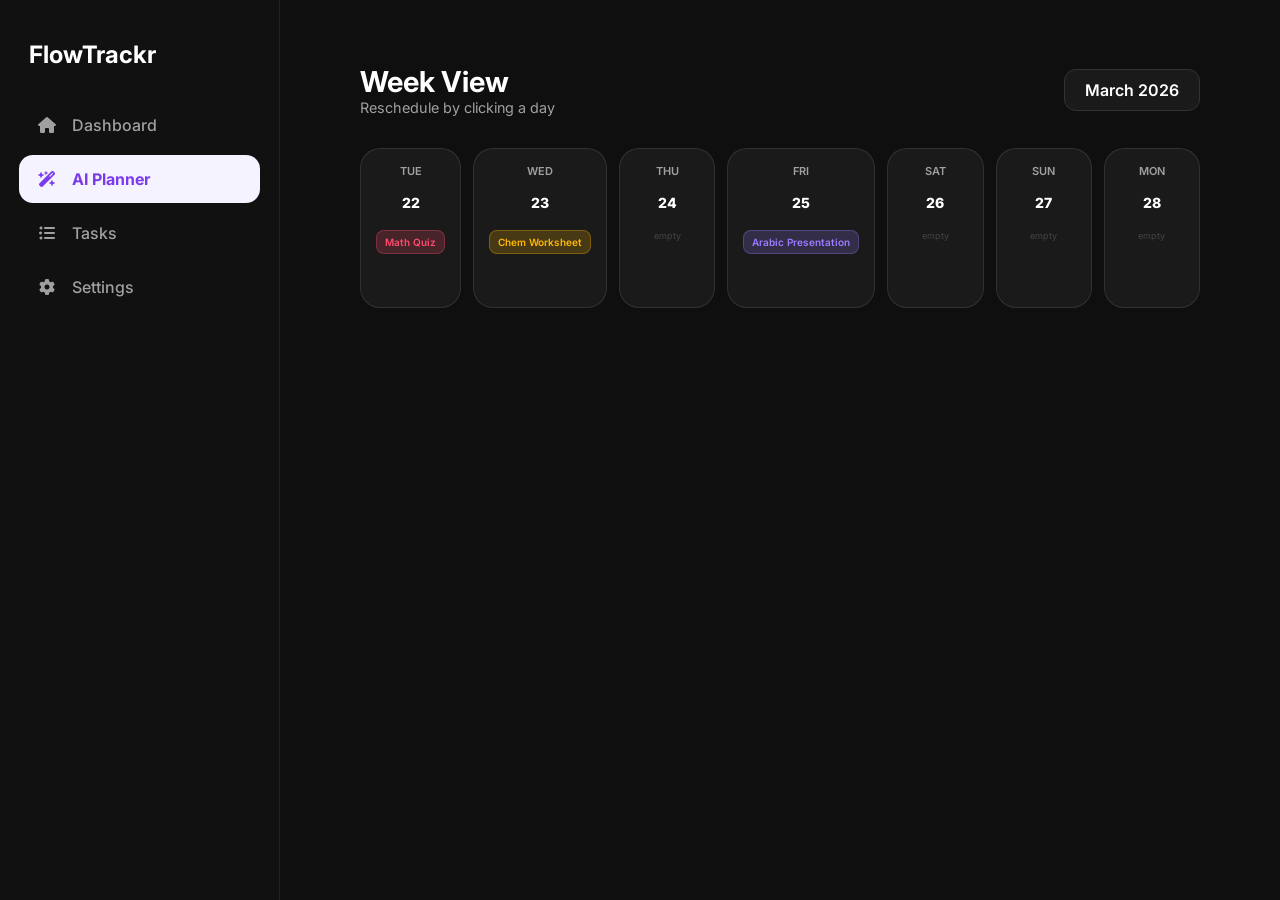
==== calendar.html @ ce4aacf3 "Add calendar HTML structure and styling" ====
<!DOCTYPE html>
<html lang="en">
<head>
    <meta charset="UTF-8">
    <title>FlowTrackr | Week View</title>
    <link rel="stylesheet" href="https://cdnjs.cloudflare.com/ajax/libs/font-awesome/6.4.0/css/all.min.css">
    <link href="https://fonts.googleapis.com/css2?family=Inter:wght@400;500;600;700;800&display=swap" rel="stylesheet">
    <style>
        :root {
            --bg-dark: #0f0f0f;
            --sidebar-bg: #111111;
            --accent-purple: #9d7cff;
            --text-main: #ffffff;
            --text-dim: #a0a0a0;
            --card-bg: #1a1a1a;
            --violet-glow: rgba(157, 124, 255, 0.2);
        }

        * { margin: 0; padding: 0; box-sizing: border-box; font-family: 'Inter', sans-serif; }
        body { background-color: var(--bg-dark); color: var(--text-main); display: flex; min-height: 100vh; }

        /* Sidebar */
        nav { width: 280px; background-color: var(--sidebar-bg); padding: 2.5rem 1.2rem; border-right: 1px solid #222; }
        .nav-item { display: flex; align-items: center; padding: 14px 18px; border-radius: 14px; color: var(--text-dim); text-decoration: none; font-weight: 500; margin-bottom: 6px; }
        .nav-item.active { background-color: #f5f3ff; color: #7c3aed; font-weight: 700; }
        .nav-item i { margin-right: 15px; width: 20px; text-align: center; }

        /* Main Calendar Area */
        main { flex: 1; padding: 4rem 5rem; }
        .calendar-header { display: flex; justify-content: space-between; align-items: center; margin-bottom: 2rem; }
        
        /* Grid System (Translated from your React code) */
        .week-grid { display: grid; grid-template-columns: repeat(7, 1fr); gap: 12px; }
        
        .day-card {
            background: var(--card-bg);
            border: 1px solid rgba(255,255,255,0.1);
            border-radius: 20px;
            padding: 15px;
            min-height: 160px;
            transition: 0.3s;
            cursor: pointer;
        }
        
        .day-card:hover { border-color: rgba(255,255,255,0.2); transform: translateY(-2px); }
        
        .day-card.today {
            background: rgba(139, 92, 246, 0.1);
            border: 1px solid rgba(139, 92, 246, 0.4);
        }

        .day-label { text-align: center; font-size: 11px; color: var(--text-dim); text-transform: uppercase; font-weight: 600; margin-bottom: 8px; }
        .day-number { 
            width: 32px; height: 32px; display: flex; align-items: center; justify-content: center; 
            margin: 0 auto 12px; border-radius: 50%; font-weight: 800; font-size: 14px;
        }
        .today .day-number { background: var(--accent-purple); color: black; }

        /* Task Pills (Based on your PRIORITY_COLORS logic) */
        .task-pill {
            font-size: 10px;
            padding: 5px 8px;
            border-radius: 8px;
            margin-bottom: 5px;
            white-space: nowrap;
            overflow: hidden;
            text-overflow: ellipsis;
            font-weight: 600;
        }
        .task-pill.homework { background: rgba(255, 183, 3, 0.2); color: #ffb703; border: 1px solid rgba(255, 183, 3, 0.3); }
        .task-pill.task { background: rgba(157, 124, 255, 0.2); color: #9d7cff; border: 1px solid rgba(157, 124, 255, 0.3); }
        .task-pill.overdue { background: rgba(255, 77, 109, 0.2); color: #ff4d6d; border: 1px solid rgba(255, 77, 109, 0.3); }

        .empty-text { font-size: 9px; color: #444; text-align: center; margin-top: 10px; }
    </style>
</head>
<body>

    <nav>
        <div class="logo-area" style="margin-bottom: 2rem; padding-left: 10px;"><h1>FlowTrackr</h1></div>
        <div class="nav-links">
            <a href="dashboard.html" class="nav-item"><i class="fa-solid fa-house"></i> Dashboard</a>
            <a href="planner.html" class="nav-item active"><i class="fa-solid fa-wand-magic-sparkles"></i> AI Planner</a>
            <a href="tasks.html" class="nav-item"><i class="fa-solid fa-list-ul"></i> Tasks</a>
            <a href="settings.html" class="nav-item"><i class="fa-solid fa-gear"></i> Settings</a>
        </div>
    </nav>

    <main>
        <div class="calendar-header">
            <div>
                <h2 style="font-size: 1.8rem;">Week View</h2>
                <p style="color: var(--text-dim); font-size: 0.9rem;">Reschedule by clicking a day</p>
            </div>
            <div style="background: #1a1a1a; padding: 10px 20px; border-radius: 12px; border: 1px solid #333; font-weight: 600;">
                March 2026
            </div>
        </div>

        <div class="week-grid" id="calendar-grid">
            </div>
    </main>

    <script>
        const dayNames = ['Sun', 'Mon', 'Tue', 'Wed', 'Thu', 'Fri', 'Sat'];
        const todayDate = new Date().getDate();
        const grid = document.getElementById('calendar-grid');

        // Sample Data (In a real app, this comes from your database)
        const mockTasks = [
            { day: 23, title: "Chem Worksheet", type: "homework" },
            { day: 25, title: "Arabic Presentation", type: "task" },
            { day: 22, title: "Math Quiz", type: "overdue" }
        ];

        function renderCalendar() {
            // Let's generate 7 days starting from a Monday
            for (let i = 22; i <= 28; i++) {
                const isToday = i === todayDate;
                const dayName = dayNames[(i + 1) % 7]; // Simple day mapping
                
                let taskHtml = '';
                const dayTasks = mockTasks.filter(t => t.day === i);
                
                if (dayTasks.length > 0) {
                    dayTasks.forEach(task => {
                        taskHtml += `<div class="task-pill ${task.type}">${task.title}</div>`;
                    });
                } else {
                    taskHtml = `<p class="empty-text">empty</p>`;
                }

                grid.innerHTML += `
                    <div class="day-card ${isToday ? 'today' : ''}">
                        <p class="day-label">${dayName}</p>
                        <div class="day-number">${i}</div>
                        <div class="task-list">
                            ${taskHtml}
                        </div>
                    </div>
                `;
            }
        }

        renderCalendar();
    </script>
</body>
</html>
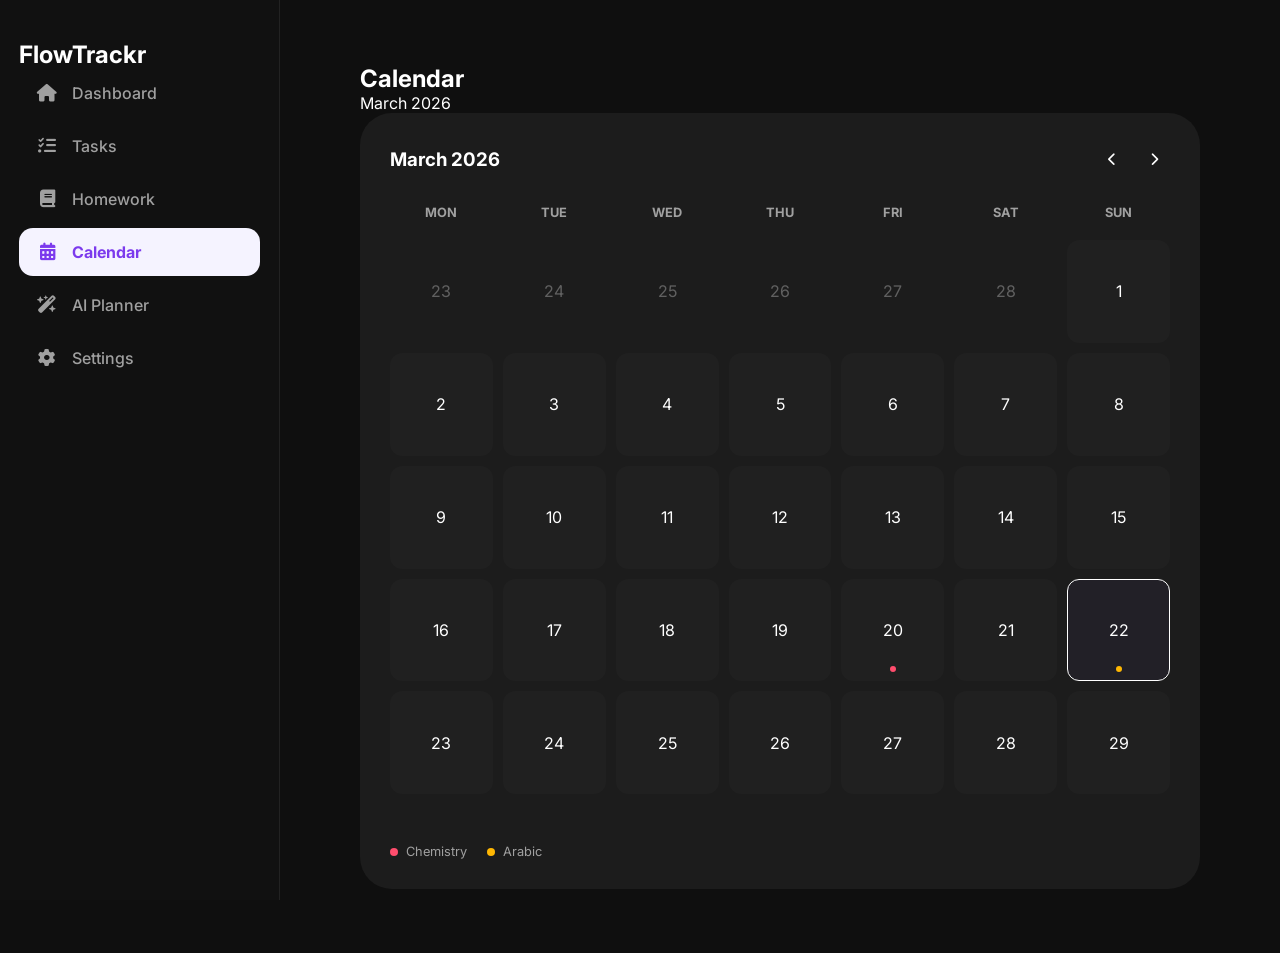
==== commit c2920a8a: "Update calendar title and layout structure" ====
--- a/calendar.html
+++ b/calendar.html
@@ -2,147 +2,83 @@
 <html lang="en">
 <head>
     <meta charset="UTF-8">
-    <title>FlowTrackr | Week View</title>
+    <title>FlowTrackr | Calendar</title>
+    <link rel="stylesheet" href="style.css">
     <link rel="stylesheet" href="https://cdnjs.cloudflare.com/ajax/libs/font-awesome/6.4.0/css/all.min.css">
-    <link href="https://fonts.googleapis.com/css2?family=Inter:wght@400;500;600;700;800&display=swap" rel="stylesheet">
     <style>
-        :root {
-            --bg-dark: #0f0f0f;
-            --sidebar-bg: #111111;
-            --accent-purple: #9d7cff;
-            --text-main: #ffffff;
-            --text-dim: #a0a0a0;
-            --card-bg: #1a1a1a;
-            --violet-glow: rgba(157, 124, 255, 0.2);
+        .calendar-container { background: var(--card-bg); border: 1px solid var(--border); border-radius: 32px; padding: 30px; }
+        .cal-header { display: flex; justify-content: space-between; align-items: center; margin-bottom: 30px; }
+        .grid-7 { display: grid; grid-template-columns: repeat(7, 1fr); gap: 10px; text-align: center; }
+        .day-label { font-size: 0.8rem; color: var(--text-dim); font-weight: 700; margin-bottom: 10px; }
+        .day-cell { 
+            aspect-ratio: 1/1; 
+            background: rgba(255,255,255,0.02); 
+            border-radius: 12px; 
+            display: flex; 
+            flex-direction: column; 
+            align-items: center; 
+            justify-content: center; 
+            border: 1px solid transparent;
+            transition: 0.2s;
+            position: relative;
         }
-
-        * { margin: 0; padding: 0; box-sizing: border-box; font-family: 'Inter', sans-serif; }
-        body { background-color: var(--bg-dark); color: var(--text-main); display: flex; min-height: 100vh; }
-
-        /* Sidebar */
-        nav { width: 280px; background-color: var(--sidebar-bg); padding: 2.5rem 1.2rem; border-right: 1px solid #222; }
-        .nav-item { display: flex; align-items: center; padding: 14px 18px; border-radius: 14px; color: var(--text-dim); text-decoration: none; font-weight: 500; margin-bottom: 6px; }
-        .nav-item.active { background-color: #f5f3ff; color: #7c3aed; font-weight: 700; }
-        .nav-item i { margin-right: 15px; width: 20px; text-align: center; }
-
-        /* Main Calendar Area */
-        main { flex: 1; padding: 4rem 5rem; }
-        .calendar-header { display: flex; justify-content: space-between; align-items: center; margin-bottom: 2rem; }
-        
-        /* Grid System (Translated from your React code) */
-        .week-grid { display: grid; grid-template-columns: repeat(7, 1fr); gap: 12px; }
-        
-        .day-card {
-            background: var(--card-bg);
-            border: 1px solid rgba(255,255,255,0.1);
-            border-radius: 20px;
-            padding: 15px;
-            min-height: 160px;
-            transition: 0.3s;
-            cursor: pointer;
-        }
-        
-        .day-card:hover { border-color: rgba(255,255,255,0.2); transform: translateY(-2px); }
-        
-        .day-card.today {
-            background: rgba(139, 92, 246, 0.1);
-            border: 1px solid rgba(139, 92, 246, 0.4);
-        }
-
-        .day-label { text-align: center; font-size: 11px; color: var(--text-dim); text-transform: uppercase; font-weight: 600; margin-bottom: 8px; }
-        .day-number { 
-            width: 32px; height: 32px; display: flex; align-items: center; justify-content: center; 
-            margin: 0 auto 12px; border-radius: 50%; font-weight: 800; font-size: 14px;
-        }
-        .today .day-number { background: var(--accent-purple); color: black; }
-
-        /* Task Pills (Based on your PRIORITY_COLORS logic) */
-        .task-pill {
-            font-size: 10px;
-            padding: 5px 8px;
-            border-radius: 8px;
-            margin-bottom: 5px;
-            white-space: nowrap;
-            overflow: hidden;
-            text-overflow: ellipsis;
-            font-weight: 600;
-        }
-        .task-pill.homework { background: rgba(255, 183, 3, 0.2); color: #ffb703; border: 1px solid rgba(255, 183, 3, 0.3); }
-        .task-pill.task { background: rgba(157, 124, 255, 0.2); color: #9d7cff; border: 1px solid rgba(157, 124, 255, 0.3); }
-        .task-pill.overdue { background: rgba(255, 77, 109, 0.2); color: #ff4d6d; border: 1px solid rgba(255, 77, 109, 0.3); }
-
-        .empty-text { font-size: 9px; color: #444; text-align: center; margin-top: 10px; }
+        .day-cell:hover { background: rgba(255,255,255,0.05); border-color: var(--border); cursor: pointer; }
+        .today { border-color: var(--accent); background: rgba(157, 124, 255, 0.05); }
+        .dot { width: 6px; height: 6px; border-radius: 50%; position: absolute; bottom: 8px; }
+        .dot-red { background: #ff4d6d; }
+        .dot-yellow { background: #ffb703; }
     </style>
 </head>
 <body>
-
     <nav>
-        <div class="logo-area" style="margin-bottom: 2rem; padding-left: 10px;"><h1>FlowTrackr</h1></div>
+        <div class="logo-container"><h1>FlowTrackr</h1></div>
         <div class="nav-links">
             <a href="dashboard.html" class="nav-item"><i class="fa-solid fa-house"></i> Dashboard</a>
-            <a href="planner.html" class="nav-item active"><i class="fa-solid fa-wand-magic-sparkles"></i> AI Planner</a>
-            <a href="tasks.html" class="nav-item"><i class="fa-solid fa-list-ul"></i> Tasks</a>
+            <a href="tasks.html" class="nav-item"><i class="fa-solid fa-list-check"></i> Tasks</a>
+            <a href="homework.html" class="nav-item"><i class="fa-solid fa-book"></i> Homework</a>
+            <a href="calendar.html" class="nav-item active"><i class="fa-solid fa-calendar-days"></i> Calendar</a>
+            <a href="planner.html" class="nav-item"><i class="fa-solid fa-wand-magic-sparkles"></i> AI Planner</a>
             <a href="settings.html" class="nav-item"><i class="fa-solid fa-gear"></i> Settings</a>
         </div>
     </nav>
 
     <main>
-        <div class="calendar-header">
-            <div>
-                <h2 style="font-size: 1.8rem;">Week View</h2>
-                <p style="color: var(--text-dim); font-size: 0.9rem;">Reschedule by clicking a day</p>
+        <header>
+            <h2>Calendar</h2>
+            <p>March 2026</p>
+        </header>
+
+        <div class="calendar-container">
+            <div class="cal-header">
+                <h3 id="currentMonth">March 2026</h3>
+                <div style="display: flex; gap: 10px;">
+                    <button style="background:none; border:1px solid var(--border); color:white; padding:8px 12px; border-radius:8px; cursor:pointer;"><i class="fa-solid fa-chevron-left"></i></button>
+                    <button style="background:none; border:1px solid var(--border); color:white; padding:8px 12px; border-radius:8px; cursor:pointer;"><i class="fa-solid fa-chevron-right"></i></button>
+                </div>
             </div>
-            <div style="background: #1a1a1a; padding: 10px 20px; border-radius: 12px; border: 1px solid #333; font-weight: 600;">
-                March 2026
+
+            <div class="grid-7">
+                <div class="day-label">MON</div><div class="day-label">TUE</div><div class="day-label">WED</div>
+                <div class="day-label">THU</div><div class="day-label">FRI</div><div class="day-label">SAT</div><div class="day-label">SUN</div>
+                
+                <div class="day-cell" style="opacity: 0.3;">23</div><div class="day-cell" style="opacity: 0.3;">24</div><div class="day-cell" style="opacity: 0.3;">25</div>
+                <div class="day-cell" style="opacity: 0.3;">26</div><div class="day-cell" style="opacity: 0.3;">27</div><div class="day-cell" style="opacity: 0.3;">28</div><div class="day-cell">1</div>
+                
+                <div class="day-cell">2</div><div class="day-cell">3</div><div class="day-cell">4</div><div class="day-cell">5</div><div class="day-cell">6</div><div class="day-cell">7</div><div class="day-cell">8</div>
+                <div class="day-cell">9</div><div class="day-cell">10</div><div class="day-cell">11</div><div class="day-cell">12</div><div class="day-cell">13</div><div class="day-cell">14</div><div class="day-cell">15</div>
+                <div class="day-cell">16</div><div class="day-cell">17</div><div class="day-cell">18</div><div class="day-cell">19</div><div class="day-cell">20<span class="dot dot-red"></span></div><div class="day-cell">21</div><div class="day-cell today">22<span class="dot dot-yellow"></span></div>
+                <div class="day-cell">23</div><div class="day-cell">24</div><div class="day-cell">25</div><div class="day-cell">26</div><div class="day-cell">27</div><div class="day-cell">28</div><div class="day-cell">29</div>
+            </div>
+
+            <div style="margin-top: 30px; padding-top: 20px; border-top: 1px solid var(--border); display: flex; gap: 20px;">
+                <div style="display: flex; align-items: center; gap: 8px; font-size: 0.8rem; color: var(--text-dim);">
+                    <div class="dot-red" style="width:8px; height:8px; border-radius:50%;"></div> Chemistry
+                </div>
+                <div style="display: flex; align-items: center; gap: 8px; font-size: 0.8rem; color: var(--text-dim);">
+                    <div class="dot-yellow" style="width:8px; height:8px; border-radius:50%;"></div> Arabic
+                </div>
             </div>
         </div>
-
-        <div class="week-grid" id="calendar-grid">
-            </div>
     </main>
-
-    <script>
-        const dayNames = ['Sun', 'Mon', 'Tue', 'Wed', 'Thu', 'Fri', 'Sat'];
-        const todayDate = new Date().getDate();
-        const grid = document.getElementById('calendar-grid');
-
-        // Sample Data (In a real app, this comes from your database)
-        const mockTasks = [
-            { day: 23, title: "Chem Worksheet", type: "homework" },
-            { day: 25, title: "Arabic Presentation", type: "task" },
-            { day: 22, title: "Math Quiz", type: "overdue" }
-        ];
-
-        function renderCalendar() {
-            // Let's generate 7 days starting from a Monday
-            for (let i = 22; i <= 28; i++) {
-                const isToday = i === todayDate;
-                const dayName = dayNames[(i + 1) % 7]; // Simple day mapping
-                
-                let taskHtml = '';
-                const dayTasks = mockTasks.filter(t => t.day === i);
-                
-                if (dayTasks.length > 0) {
-                    dayTasks.forEach(task => {
-                        taskHtml += `<div class="task-pill ${task.type}">${task.title}</div>`;
-                    });
-                } else {
-                    taskHtml = `<p class="empty-text">empty</p>`;
-                }
-
-                grid.innerHTML += `
-                    <div class="day-card ${isToday ? 'today' : ''}">
-                        <p class="day-label">${dayName}</p>
-                        <div class="day-number">${i}</div>
-                        <div class="task-list">
-                            ${taskHtml}
-                        </div>
-                    </div>
-                `;
-            }
-        }
-
-        renderCalendar();
-    </script>
 </body>
 </html>
--- a/style.css
+++ b/style.css
@@ -0,0 +1,166 @@
+@import url('https://fonts.googleapis.com/css2?family=Inter:wght@400;500;600;700;800&display=swap');
+
+:root {
+    --bg-dark: #0f0f0f;
+    --sidebar-bg: #111111;
+    --card-bg: #1c1c1c;
+    --accent-purple: #9d7cff;
+    --text-main: #ffffff;
+    --text-dim: #a0a0a0;
+    --sidebar-active: #f5f3ff;
+    --sidebar-active-text: #7c3aed;
+    
+    /* Exact card colors from your screenshots */
+    --card-red-gradient: linear-gradient(145deg, #2a1a24 0%, #161616 100%);
+    --card-orange-gradient: linear-gradient(145deg, #2a2216 0%, #161616 100%);
+    --banner-purple: #231934;
+}
+
+* { 
+    margin: 0; 
+    padding: 0; 
+    box-sizing: border-box; 
+    font-family: 'Inter', sans-serif; 
+}
+
+body { 
+    background-color: var(--bg-dark); 
+    color: var(--text-main); 
+    display: flex; 
+    min-height: 100vh;
+    overflow-x: hidden;
+}
+
+/* --- SIDEBAR (Left) --- */
+nav {
+    width: 280px; /* Wider sidebar like your pic */
+    background-color: var(--sidebar-bg);
+    padding: 2.5rem 1.2rem;
+    height: 100vh;
+    position: sticky;
+    top: 0;
+    display: flex;
+    flex-direction: column;
+    border-right: 1px solid #222;
+}
+
+.logo-area h1 { 
+    font-size: 1.8rem; 
+    font-weight: 800; 
+    letter-spacing: -1.5px;
+    margin-bottom: 2.5rem;
+    padding-left: 10px;
+}
+
+.nav-links {
+    display: flex;
+    flex-direction: column;
+    gap: 5px;
+}
+
+.nav-item {
+    display: flex;
+    align-items: center;
+    padding: 14px 18px;
+    border-radius: 14px;
+    color: var(--text-dim);
+    text-decoration: none;
+    font-weight: 500;
+    font-size: 1rem;
+    transition: 0.2s ease;
+}
+
+.nav-item i { 
+    margin-right: 15px; 
+    width: 20px; 
+    text-align: center;
+    font-size: 1.1rem;
+}
+
+/* ACTIVE STATE - Light purple bg, purple text */
+.nav-item.active {
+    background-color: var(--sidebar-active);
+    color: var(--sidebar-active-text);
+    font-weight: 700;
+}
+
+.nav-item:hover:not(.active) {
+    background-color: #222;
+    color: white;
+}
+
+/* --- MAIN CONTENT (Right) --- */
+main {
+    flex: 1;
+    padding: 4rem 5rem;
+    max-width: 1300px;
+}
+
+.greeting-title {
+    font-size: 2.8rem;
+    font-weight: 700;
+    letter-spacing: -1px;
+    margin-bottom: 0.5rem;
+}
+
+.sub-text {
+    color: var(--text-dim);
+    font-size: 1.1rem;
+    margin-bottom: 2.5rem;
+}
+
+/* Quote Banner */
+.quote-banner {
+    background: var(--banner-purple);
+    padding: 1.5rem 2rem;
+    border-radius: 20px;
+    border: 1px solid #3d2b5d;
+    display: flex;
+    align-items: center;
+    gap: 15px;
+    margin-bottom: 2.5rem;
+}
+
+.quote-banner p {
+    color: #e0d5ff;
+    font-style: italic;
+    font-size: 1rem;
+}
+
+/* Stats Cards */
+.stats-grid {
+    display: grid;
+    grid-template-columns: 1fr 1fr;
+    gap: 25px;
+    margin-bottom: 3rem;
+}
+
+.stat-card {
+    padding: 3rem 2.5rem;
+    border-radius: 28px;
+    position: relative;
+    border: 1px solid rgba(255,255,255,0.05);
+}
+
+.stat-card.tasks { background: var(--card-red-gradient); border-color: #3d2434; }
+.stat-card.homework { background: var(--card-orange-gradient); border-color: #3d301d; }
+
+.stat-card .count {
+    font-size: 4rem;
+    font-weight: 800;
+    display: block;
+    line-height: 1;
+    margin-bottom: 10px;
+}
+
+.stat-card .label {
+    color: var(--text-dim);
+    font-size: 1.1rem;
+    font-weight: 500;
+}
+
+.stat-card i {
+    font-size: 1.8rem;
+    margin-bottom: 1.5rem;
+    display: block;
+}
